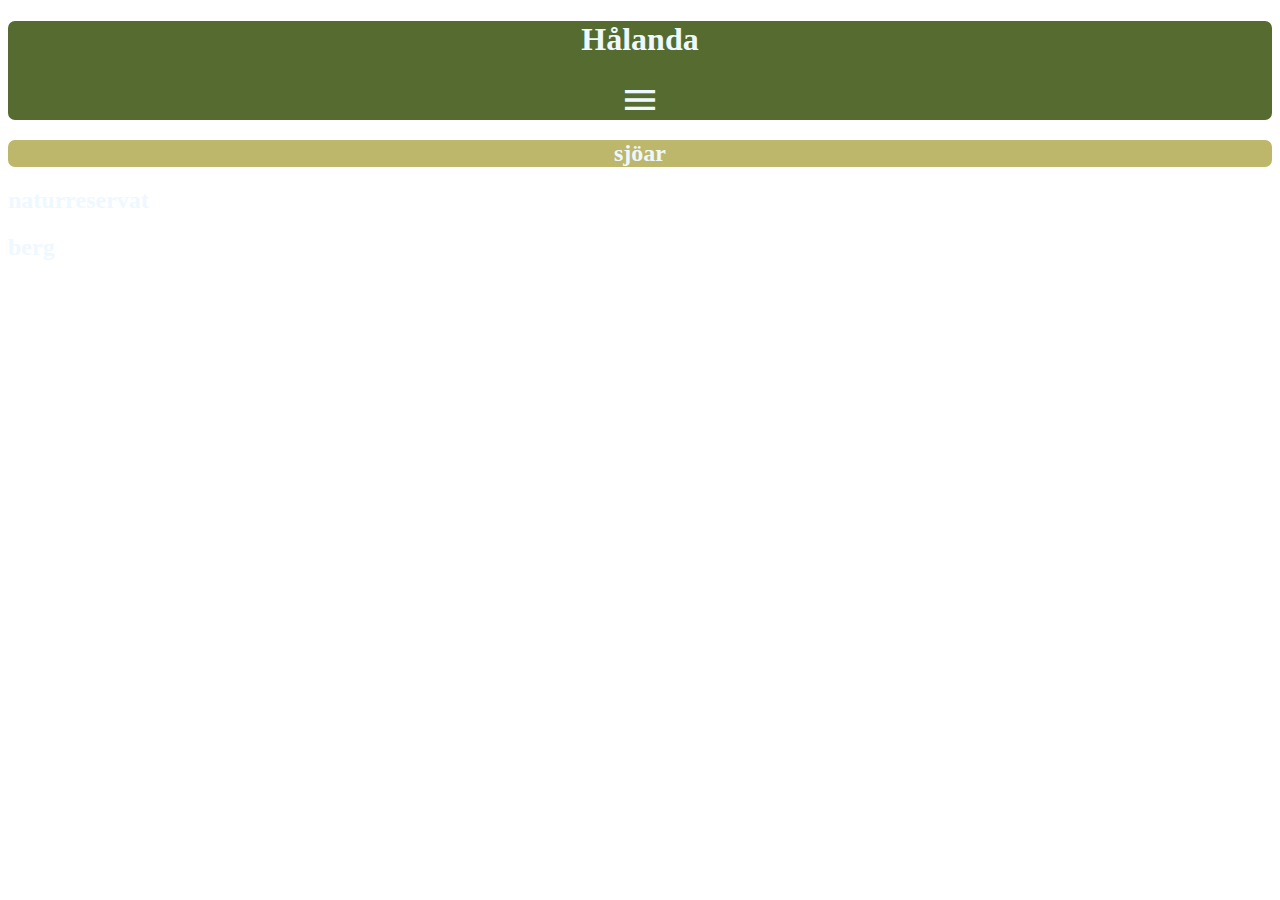
==== s2.html @ a22e157e "Fixade fler grids" ====
<!DOCTYPE html>
<html lang="en">
<head>
    <meta charset="UTF-8">
    <meta http-equiv="X-UA-Compatible" content="IE=edge">
    <meta name="viewport" content="width=device-width, initial-scale=1.0">
    <link rel="stylesheet" href="css/style.css">
    <link href="https://fonts.googleapis.com/icon?family=Material+Icons" rel="stylesheet">
    <title>Document</title>
</head>
<body>
    <div id="divmain2">
        <header id="hd">
          <h1>Hålanda</h1>
          <nav id="nav"><div class="menu-button" >
            <i class="material-icons">menu</i>
        </div></nav>
        </header>
        <section id="se">
          <h2 class="white">sjöar</h2>
        </section>
        <section id="se2">
            <h2 class="white">naturreservat</h2>
        </section>
        <section id="se3">
            <h2 class="white">berg</h2>
        </section>
        <footer id="ft"></footer>
      </div>
</body>
</html>
---- css/style.css ----
.menu-button{
    cursor: pointer;
    display: inline;
}

.menu-button i.material-icons{
    font-size: 2.5rem;
}
.menu{
    height: 100vh;
    width: 80vw;
    background: hotpink;
    position: fixed;
    top: 0;
    left: -90vw;
    transition: left 0.3s;
    box-shadow: 10px 0px 21px -10px rgba(0,0,0,0.75);
    z-index: 10;
}

.white{

    color: aliceblue;
}

.link{
    color: aliceblue;
    text-decoration: none;
    font-size: 5rem;

}

@media screen and (max-width: 700px) {
    #divmain{
        display: grid;
        grid-template-rows: 15vh 75vh 75vh 40vh 15vh;
        grid-template-columns:100%;
        row-gap: 10px;
        column-gap: 10px;
        grid-template-areas: 
        'hd'
        'divBild'
        'se'
        'divBild2'
        'ft';
    }
    #divmain2{
        display: grid;
        grid-template-rows: 15vh 5vh 90vh 5vh 90vh 5vh 90vh 5vh 15vh;
        grid-template-columns:5% 90% 5%;
        row-gap: 10px;
        column-gap: 10px;
        grid-template-areas: 
        'hd hd hd'
        '.. .. ..'
        '.. se ..' 
        '.. .. ..'
        '.. se2 ..' 
        '.. .. ..'
        '.. se3 ..' 
        '.. .. ..'
        'ft ft ft';
    }
    header{
        grid-area: hd;
        text-align: center;
        color: aliceblue;
        background-color: darkolivegreen;
        border-radius: 7px;
        
    }
    

     .menu-button i.material-icons{
        display: none;
       }
    #divBild{
        grid-area: divBild;
        text-align: center;
        font-size: 3.5rem;
        background-color: white;
        border-radius: 7px;
    }
    #divBild2{
        grid-area: divBild2;
        text-align: center;
        font-size: 3.5rem;
        background-color: white;
        border-radius: 7px;
    }
    #se{
        grid-area: se;
        text-align: center;
        background-color: darkkhaki;
        border-radius: 7px;
    }
    #se2{
        grid-area: se2;
        text-align: center;
        background-color: darkkhaki;
        border-radius: 7px;
    }
    #se3{
        grid-area: se3;
        text-align: center;
        background-color: darkkhaki;
        border-radius: 7px;
    }
    #ft{
        grid-area: ft;
        text-align: center;
        font-size: 3.5rem;
        background-color: darkolivegreen;
        border-radius: 7px;
    }  
}@media screen and (min-width: 700px) {

    #divmain{
        display: grid;
        grid-template-rows: 15vh 75vh 75vh 15vh;
        grid-template-columns:100%;
        row-gap: 10px;
        column-gap: 10px;
        grid-template-areas: 
        'hd'
        'divBild'
        'se'
        'ft';
    }
    header{
        grid-area: hd;
        text-align: center;
        color: aliceblue;
        background-color: darkolivegreen;
        border-radius: 7px;
        
    }
    .menu-button i.material-icons{
        display: block;
     }
    #divBild{
        grid-area: divBild;
        text-align: center;
        font-size: 3.5rem;
        background-image: url("../img/Skogen.png");
        border-radius: 7px;
    }
    #se{
        grid-area: se;
        text-align: center;
        background-color: darkkhaki;
        border-radius: 7px;
    }
    #ft{
        grid-area: ft;
        text-align: center;
        font-size: 3.5rem;
        background-color: darkolivegreen;
        border-radius: 7px;
    }  
}
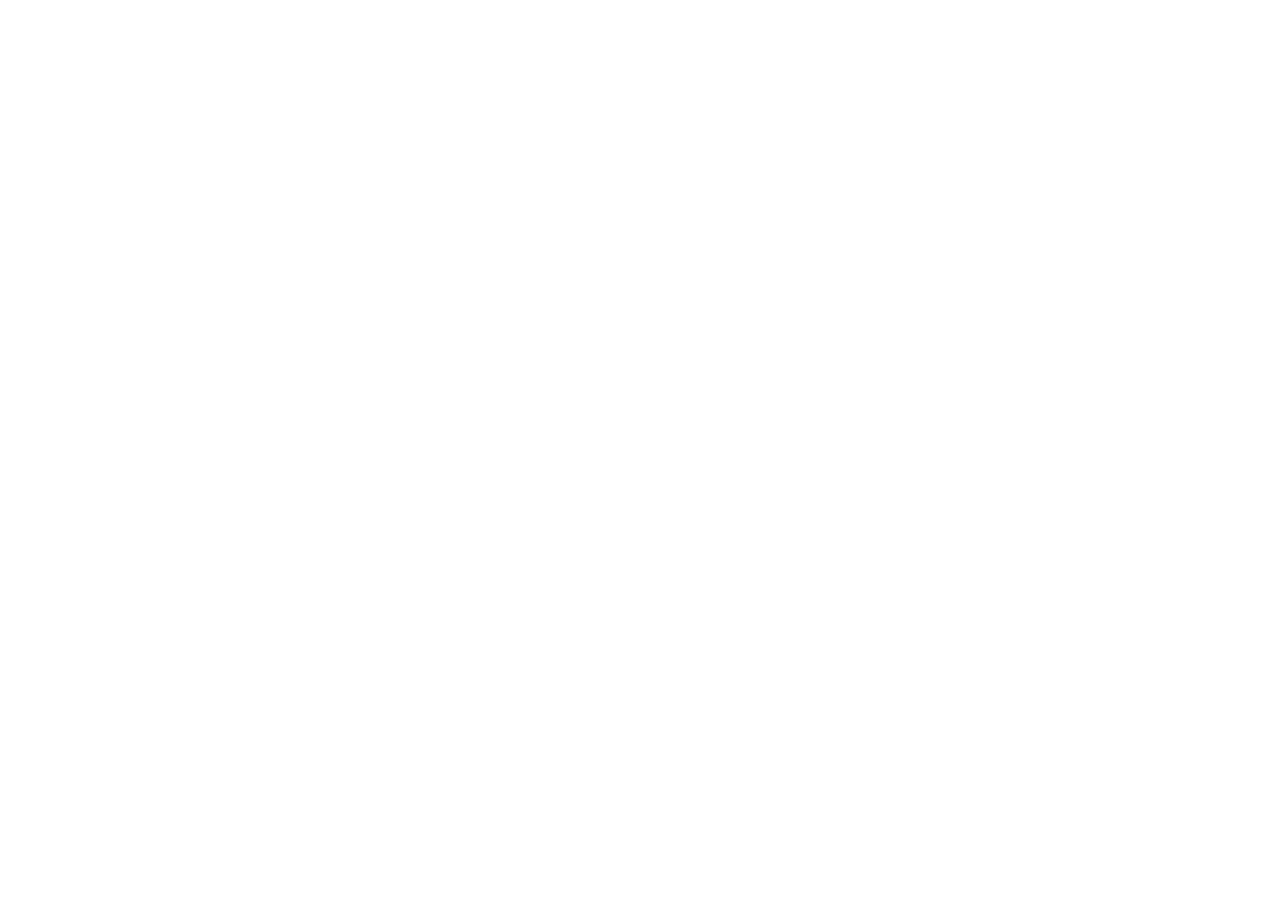
==== commit 0d833b9c: "allmänt fix" ====
--- a/s2.html
+++ b/s2.html
@@ -11,10 +11,11 @@
 <body>
     <div id="divmain2">
         <header id="hd">
-          <h1>Hålanda</h1>
-          <nav id="nav"><div class="menu-button" >
+         
+          <div class="menu-button" >
             <i class="material-icons">menu</i>
-        </div></nav>
+        </div>
+        <h1>Hålanda</h1>
         </header>
         <section id="se">
           <h2 class="white">sjöar</h2>
@@ -24,8 +25,9 @@
         </section>
         <section id="se3">
             <h2 class="white">berg</h2>
-        </section>
+        </se ction>
         <footer id="ft"></footer>
-      </div>
+    </div>
+
 </body>
 </html>--- a/css/style.css
+++ b/css/style.css
@@ -1,7 +1,12 @@
+body{
+    margin: 0%;
+}
 
 .menu-button{
     cursor: pointer;
     display: inline;
+    margin-right: 35%;
+    margin-left: 5%;
 }
 
 .menu-button i.material-icons{
@@ -28,16 +33,147 @@
     color: aliceblue;
     text-decoration: none;
     font-size: 5rem;
-
-}
-
-@media screen and (max-width: 700px) {
+    font-weight: 800;
+    margin: 2%;
+
+}
+
+@media screen and (max-width: 500px) {
     #divmain{
         display: grid;
         grid-template-rows: 15vh 75vh 75vh 40vh 15vh;
         grid-template-columns:100%;
-        row-gap: 10px;
-        column-gap: 10px;
+        grid-template-areas: 
+        'hd'
+        'divBild'
+        'seS1'
+        'divBild2'
+        'ft';
+    }
+    #divmain2{
+        display: grid;
+        grid-template-rows: 15vh 5vh 90vh 5vh 90vh 5vh 90vh 5vh 15vh;
+        grid-template-columns:5% 90% 5%;
+        grid-template-areas: 
+        'hd hd hd'
+        '.. .. ..'
+        '.. se ..' 
+        '.. .. ..'
+        '.. se2 ..' 
+        '.. .. ..'
+        '.. se3 ..' 
+        '.. .. ..'
+        'ft ft ft';
+    }
+
+    .link{
+        color: aliceblue;
+        text-decoration: none;
+        font-size: 3.5rem;
+        font-weight: 800;
+        margin: 2%;
+    }    
+    header{
+        grid-area: hd;
+        display: flex;
+        color: aliceblue;
+        background-color: darkolivegreen;
+       
+        margin: 0%;
+        padding: 0%;
+        justify-content: left;
+        flex-wrap: nowrap;
+        align-items: center;
+        
+    }
+    
+
+     .menu-button i.material-icons{
+        display: block;
+       }
+    #divBild{
+        grid-area: divBild;
+        text-align: center;
+        font-size: 3.5rem;
+        background-color: white;
+        background-image: url("../img/Mobil_Skogen_bra.png");
+       
+    
+    }
+    #divBild2{
+        grid-area: divBild2;
+        text-align: center;
+        font-size: 3.5rem;
+        background-color: white;
+      
+    }
+    #se{
+        grid-area: se;
+        text-align: center;
+        background-color: darkkhaki;
+
+    }
+    #seS1{
+        grid-area: seS1;
+        display: flex;
+        flex-wrap: wrap;
+        text-align: center;
+        background-color: darkkhaki;
+        align-content: center;
+        justify-content: center;
+        
+    }
+
+    #artS1{
+        width: 94%;
+        height: 30vh;
+        background-color: darkolivegreen;
+        margin: 2%;
+        border-radius: 7px;
+    }
+    #art2S1{
+        width: 45%;
+        height: 30vh;
+        margin: 2%;
+        background-color: darkolivegreen;
+        border-radius: 7px;
+    }
+    #art3S1{
+        width: 45%;
+        height: 30vh;
+        margin: 2%;
+        background-color: darkolivegreen;
+        border-radius: 7px;
+    }
+
+    #se2{
+        grid-area: se2;
+        text-align: center;
+        background-color: darkkhaki;
+        border-radius: 7px;
+    }
+    #se3{
+        grid-area: se3;
+        text-align: center;
+        background-color: darkkhaki;
+        border-radius: 7px;
+    }
+    #ft{
+        grid-area: ft;
+        text-align: center;
+        font-size: 3.5rem;
+        background-color: darkolivegreen;
+
+    } 
+    
+    
+    
+}@media screen and (min-width: 700px) {
+
+    #divmain{
+        display: grid;
+        grid-template-rows: 15vh 75vh 75vh 75vh 15vh;
+        grid-template-columns:100%;
         grid-template-areas: 
         'hd'
         'divBild'
@@ -45,95 +181,14 @@
         'divBild2'
         'ft';
     }
-    #divmain2{
-        display: grid;
-        grid-template-rows: 15vh 5vh 90vh 5vh 90vh 5vh 90vh 5vh 15vh;
-        grid-template-columns:5% 90% 5%;
-        row-gap: 10px;
-        column-gap: 10px;
-        grid-template-areas: 
-        'hd hd hd'
-        '.. .. ..'
-        '.. se ..' 
-        '.. .. ..'
-        '.. se2 ..' 
-        '.. .. ..'
-        '.. se3 ..' 
-        '.. .. ..'
-        'ft ft ft';
-    }
     header{
         grid-area: hd;
-        text-align: center;
+        display: flex;
         color: aliceblue;
         background-color: darkolivegreen;
-        border-radius: 7px;
-        
-    }
-    
-
-     .menu-button i.material-icons{
-        display: none;
-       }
-    #divBild{
-        grid-area: divBild;
-        text-align: center;
-        font-size: 3.5rem;
-        background-color: white;
-        border-radius: 7px;
-    }
-    #divBild2{
-        grid-area: divBild2;
-        text-align: center;
-        font-size: 3.5rem;
-        background-color: white;
-        border-radius: 7px;
-    }
-    #se{
-        grid-area: se;
-        text-align: center;
-        background-color: darkkhaki;
-        border-radius: 7px;
-    }
-    #se2{
-        grid-area: se2;
-        text-align: center;
-        background-color: darkkhaki;
-        border-radius: 7px;
-    }
-    #se3{
-        grid-area: se3;
-        text-align: center;
-        background-color: darkkhaki;
-        border-radius: 7px;
-    }
-    #ft{
-        grid-area: ft;
-        text-align: center;
-        font-size: 3.5rem;
-        background-color: darkolivegreen;
-        border-radius: 7px;
-    }  
-}@media screen and (min-width: 700px) {
-
-    #divmain{
-        display: grid;
-        grid-template-rows: 15vh 75vh 75vh 15vh;
-        grid-template-columns:100%;
-        row-gap: 10px;
-        column-gap: 10px;
-        grid-template-areas: 
-        'hd'
-        'divBild'
-        'se'
-        'ft';
-    }
-    header{
-        grid-area: hd;
-        text-align: center;
-        color: aliceblue;
-        background-color: darkolivegreen;
-        border-radius: 7px;
+        justify-content: left;
+        flex-wrap: nowrap;
+        align-items: center;
         
     }
     .menu-button i.material-icons{
@@ -144,19 +199,25 @@
         text-align: center;
         font-size: 3.5rem;
         background-image: url("../img/Skogen.png");
-        border-radius: 7px;
+    }
+    #divBild2{
+        grid-area: divBild2;
+        text-align: center;
+        font-size: 3.5rem;
+        background-image: url("../img/uniq-trek-bQYlRayXynE-unsplash.jpg");
     }
     #se{
         grid-area: se;
         text-align: center;
         background-color: darkkhaki;
-        border-radius: 7px;
     }
     #ft{
         grid-area: ft;
         text-align: center;
         font-size: 3.5rem;
         background-color: darkolivegreen;
-        border-radius: 7px;
     }  
-}
+    #divmain2{
+        display: none;
+    }
+}
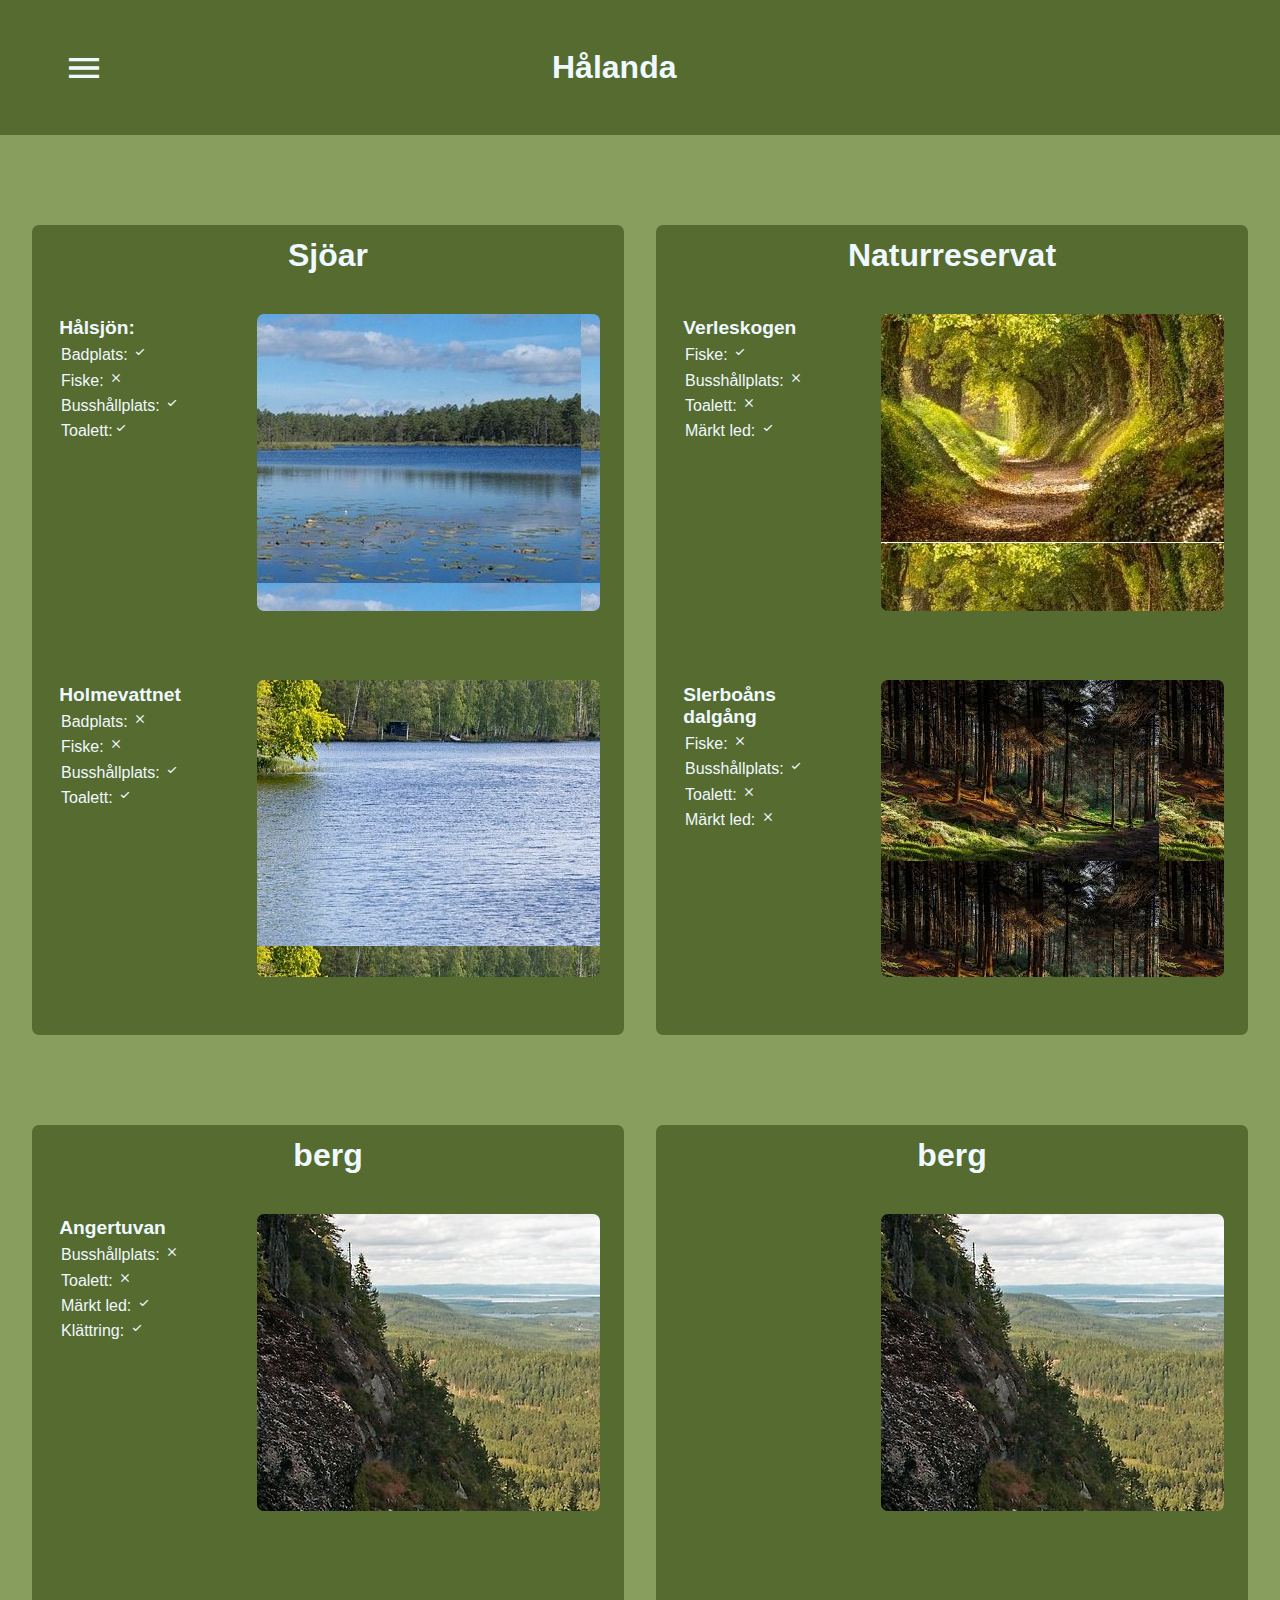
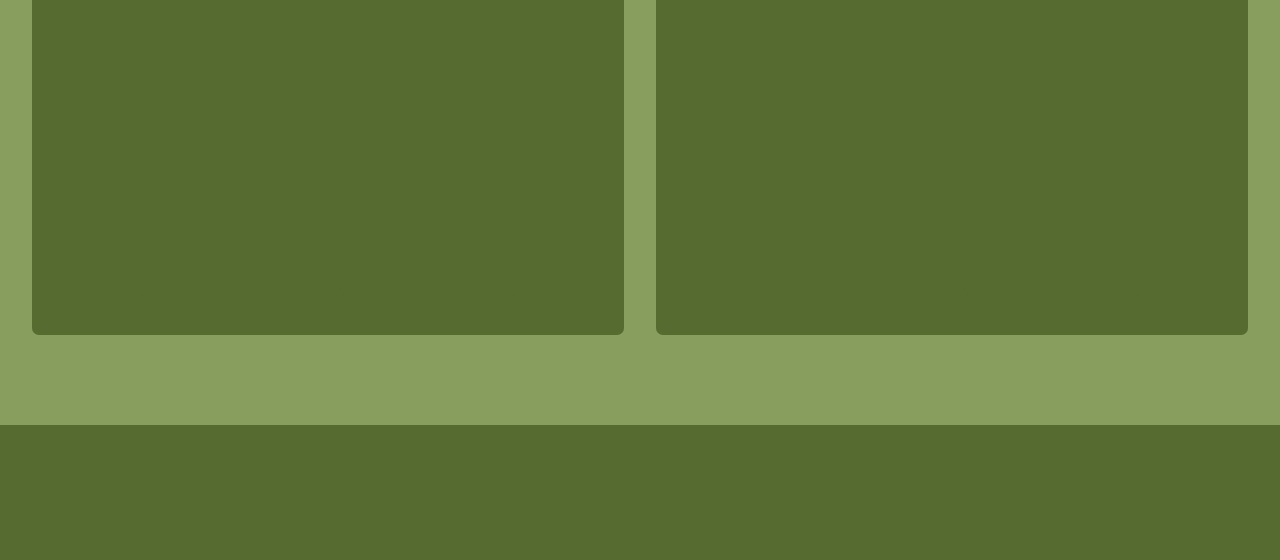
==== commit 7f4c6bd5: "fixade alla grids och började lägga in  inehåll" ====
--- a/s2.html
+++ b/s2.html
@@ -6,11 +6,22 @@
     <meta name="viewport" content="width=device-width, initial-scale=1.0">
     <link rel="stylesheet" href="css/style.css">
     <link href="https://fonts.googleapis.com/icon?family=Material+Icons" rel="stylesheet">
+    <link rel="stylesheet" href="https://fonts.googleapis.com/css2?family=Material+Symbols+Outlined:opsz,wght,FILL,GRAD@24,400,0,0" />
     <title>Document</title>
 </head>
 <body>
+
+
     <div id="divmain2">
-        <header id="hd">
+        <nav class="menu">
+     
+        <a class="small-link" href="index.html">Startsida</a>
+        <a class="small-link" href="s2.html">Sevärdheter</a>
+        <a class="small-link" href="s3.html">Res hit</a>
+        <a class="small-link" href="s4.html">Frågor</a>
+          
+      </nav>
+        <header class="hd">
          
           <div class="menu-button" >
             <i class="material-icons">menu</i>
@@ -18,16 +29,79 @@
         <h1>Hålanda</h1>
         </header>
         <section id="se">
-          <h2 class="white">sjöar</h2>
+          <h1 class="section-title">Sjöar</h1> 
+          <article class="artic">
+            <h1 class="small-link">Hålsjön: </h1>
+            <p class="white">Badplats: <span class="material-symbols-outlined" style="font-size: 1rem;">
+              check
+              </span></p>
+            <p class="white">Fiske: <span class="material-symbols-outlined" style="font-size: 1rem;">
+              close
+              </span></p>
+            <p class="white">Busshållplats: <span class="material-symbols-outlined" style="font-size: 1rem;">
+              check
+              </span></p>
+            <p class="white">Toalett:<span class="material-symbols-outlined" style="font-size: 1rem;">
+              check
+              </span></p>
+
+          </article>
+          <article id="lake1"></article>
+          <article class="artic">
+            <h1 class="small-link">Holmevattnet</h1>
+            <p class="white">Badplats:  <span class="material-symbols-outlined" style="font-size: 1rem;">close</span></p>
+            <p class="white">Fiske:  <span class="material-symbols-outlined" style="font-size: 1rem;">close</span></p>
+            <p class="white">Busshållplats: <span class="material-symbols-outlined" style="font-size: 1rem;">check</span></p>
+            <p class="white">Toalett: <span class="material-symbols-outlined" style="font-size: 1rem;">check</span></p>
+          </article>
+          <article id="lake2"></article>
+
         </section>
         <section id="se2">
-            <h2 class="white">naturreservat</h2>
+            <h1 class="section-title">Naturreservat</h1>
+          <article class="artic"> <h1 class="small-link">Verleskogen</h1>
+            <p class="white">Fiske: <span class="material-symbols-outlined" style="font-size: 1rem;">check</span></p>
+            <p class="white">Busshållplats: <span class="material-symbols-outlined" style="font-size: 1rem;">close</span></p>
+            <p class="white">Toalett: <span class="material-symbols-outlined" style="font-size: 1rem;">close</span></p>
+            <p class="white">Märkt led: <span class="material-symbols-outlined" style="font-size: 1rem;">check</span></p>
+          </article>
+          <article id="naturereserve"></article>
+          <article class="artic">
+            <h1 class="small-link">Slerboåns dalgång</h1>
+            <p class="white">Fiske: <span class="material-symbols-outlined" style="font-size: 1rem;">close</span></p>
+            <p class="white">Busshållplats: <span class="material-symbols-outlined" style="font-size: 1rem;">check</span></p>
+            <p class="white">Toalett: <span class="material-symbols-outlined" style="font-size: 1rem;">close</span></p>
+            <p class="white">Märkt led: <span class="material-symbols-outlined" style="font-size: 1rem;">close</span></p>
+          </article>
+          <article id="naturereserve2"></article>
+
         </section>
         <section id="se3">
-            <h2 class="white">berg</h2>
-        </se ction>
+            <h1 class="section-title">berg</h1>
+          <article class="artic">
+            <h1 class="small-link">Angertuvan</h1>
+            <p class="white">Busshållplats: <span class="material-symbols-outlined" style="font-size: 1rem;">close</span></p>
+            <p class="white">Toalett: <span class="material-symbols-outlined" style="font-size: 1rem;">close</span></p>
+            <p class="white">Märkt led: <span class="material-symbols-outlined" style="font-size: 1rem;">check</span></p>
+            <p class="white">Klättring: <span class="material-symbols-outlined" style="font-size: 1rem;">check</span></p>
+          </article>
+          <article id="berg"></article>
+          <article class="artic"></article>
+          <article class="artic"></article>
+
+        </section>
+        <section id="se4">
+          <h1 class="section-title">berg</h1>
+        <article class="artic"></article>
+        <article id="berg"></article>
+        <article class="artic"></article>
+        <article class="artic"></article>
+
+      </section>
         <footer id="ft"></footer>
     </div>
-
+   
+    
+    <script src="js/main.js"></script>
 </body>
 </html>--- a/css/style.css
+++ b/css/style.css
@@ -1,5 +1,7 @@
 body{
     margin: 0%;
+    background-color: #889e5f;
+    font-family:'Trebuchet MS', 'Lucida Sans Unicode', 'Lucida Grande', 'Lucida Sans', Arial, sans-serif;
 }
 
 .menu-button{
@@ -7,27 +9,38 @@
     display: inline;
     margin-right: 35%;
     margin-left: 5%;
+    z-index: 1000;
 }
 
 .menu-button i.material-icons{
     font-size: 2.5rem;
+    z-index: 1000;
 }
 .menu{
-    height: 100vh;
-    width: 80vw;
-    background: hotpink;
-    position: fixed;
-    top: 0;
-    left: -90vw;
-    transition: left 0.3s;
-    box-shadow: 10px 0px 21px -10px rgba(0,0,0,0.75);
-    z-index: 10;
+    height: 10vh;
+    width: 100%;
+    background: darkolivegreen;
+    position:absolute;
+    top: -30vh;
+    left: 0vw;
+    transition: top 0.5s;
+    z-index: 0;
+   
+    text-align: center;
 }
 
 .white{
 
     color: aliceblue;
-}
+    margin: 3%;
+}
+.text{
+    color: aliceblue;
+    margin: 3%;
+    font-size: 1.1rem;
+    font-weight: 550;
+}
+
 
 .link{
     color: aliceblue;
@@ -35,6 +48,130 @@
     font-size: 5rem;
     font-weight: 800;
     margin: 2%;
+
+}
+.small-link{
+    color: aliceblue;
+    text-decoration: none;
+    font-size: 1.2rem;
+    font-weight: 800;
+    margin: 7%;
+
+
+
+}
+.show{
+    top: 15vh;
+    z-index: 10;
+}
+.section-title{
+    margin-left: 40%;
+    margin-right: 40%;
+    color: aliceblue;
+    font-size: 2rem;
+    font-weight: 800;
+    margin-top: 2%;
+    margin-bottom: 0%;
+}
+
+#se{
+    grid-area: se;
+    background-color: darkolivegreen;
+    display: flex;
+    flex-wrap: wrap;
+    border-radius: 7px;
+    justify-content: center;
+
+}
+#se2{
+    grid-area: se2;
+    background-color: darkolivegreen;;
+    border-radius: 7px;
+    display: flex;
+    flex-wrap: wrap;
+    justify-content: center;
+
+}
+#se3{
+    grid-area: se3;
+    background-color: darkolivegreen;
+    border-radius: 7px;
+    display: flex;
+    flex-wrap: wrap;
+    justify-content: center;
+
+}
+#se4{
+    grid-area: se4;
+    background-color: darkolivegreen;
+    border-radius: 7px;
+    display: flex;
+    flex-wrap: wrap;
+    justify-content: center;
+
+}
+
+.artic{
+    width: 30%;
+    height: 35vh;
+    background-color: darkolivegreen;
+    margin: 2%;
+    border-radius: 7px;
+}
+#lake1{
+    width: 58%;
+    height: 33vh;
+    background-image: url("../img/slu-artdatabanken-sjoarochvattendrag-880x660.jpg");
+ 
+    margin: 2%;
+    border-radius: 7px;
+}
+#lake2{
+    width: 58%;
+    height: 33vh;
+    background-image: url("../img/Holmevattnet.jpg");
+    margin: 2%;
+    border-radius: 7px;
+}
+
+#naturereserve{
+
+    width: 58%;
+    height: 33vh;
+    background-image: url("../img/natur.jpg");
+   
+    margin: 2%;
+    border-radius: 7px;
+}
+#naturereserve2{
+    width: 58%;
+    height: 33vh;
+    background-image: url("../img/nature2.jpg");
+    margin: 2%;
+    border-radius: 7px;
+}
+#berg{
+    width: 58%;
+    height: 33vh;
+    background-image: url("../img/berg.jpg");
+    margin: 2%;
+    border-radius: 7px;
+}
+.link{
+    color: aliceblue;
+    text-decoration: none;
+    font-size: 3.5rem;
+    font-weight: 800;
+    margin: 2%;
+}   
+
+.small-link{
+    color: aliceblue;
+    text-decoration: none;
+    font-size: 1.2rem;
+    font-weight: 800;
+    margin: 2%;
+
 
 }
 
@@ -52,7 +189,7 @@
     }
     #divmain2{
         display: grid;
-        grid-template-rows: 15vh 5vh 90vh 5vh 90vh 5vh 90vh 5vh 15vh;
+        grid-template-rows: 15vh 10vh 90vh 10vh 90vh 10vh 90vh 10vh 15vh;
         grid-template-columns:5% 90% 5%;
         grid-template-areas: 
         'hd hd hd'
@@ -65,28 +202,46 @@
         '.. .. ..'
         'ft ft ft';
     }
-
-    .link{
+    #divmain3{
+        display: grid;
+        grid-template-rows: 15vh 30vh 30vh 30vh 30vh 30vh 15vh;
+        grid-template-columns:30% 50% 20%;
+        grid-template-areas: 
+        'hd hd hd' 
+        'as titeldiv ..'
+        'as at ..' 
+        'as titeldiv2 ..'
+        'as at2 ..' 
+        'as titeldiv3 ..'
+        'ft ft ft';
+    }
+    #divmain4{
+        display: grid;
+        grid-template-rows: 15vh 200vh 15vh;
+        grid-template-columns:100%;
+        grid-template-areas: 
+        'hd' 
+        'ma' 
+        'ft';
+    }
+ 
+    .hd{
+        grid-area: hd;
+        display: flex;
         color: aliceblue;
-        text-decoration: none;
-        font-size: 3.5rem;
-        font-weight: 800;
-        margin: 2%;
-    }    
-    header{
-        grid-area: hd;
-        display: flex;
-        color: aliceblue;
-        background-color: darkolivegreen;
-       
+        background-color: darkolivegreen;
+        text-align: center;
         margin: 0%;
         padding: 0%;
         justify-content: left;
         flex-wrap: nowrap;
         align-items: center;
+        z-index: 12;
         
     }
-    
+    .menu-button{
+        margin-right: 27%;
+    }
 
      .menu-button i.material-icons{
         display: block;
@@ -97,8 +252,22 @@
         font-size: 3.5rem;
         background-color: white;
         background-image: url("../img/Mobil_Skogen_bra.png");
-       
     
+    }
+    .link{
+        display: none;
+    }
+    #as{
+        grid-area: as;
+        text-align: center;
+        font-size: 3.5rem;
+        background-color: white;
+        background-image: url("../img/Namnlös\ design.png");
+        background-position: left;
+        background-repeat: no-repeat;
+        background-size: 110% 80%;
+        
+
     }
     #divBild2{
         grid-area: divBild2;
@@ -107,21 +276,79 @@
         background-color: white;
       
     }
-    #se{
-        grid-area: se;
-        text-align: center;
-        background-color: darkkhaki;
-
-    }
+    #titeldiv{
+        display: flex;
+        grid-area: titeldiv;
+        text-align: center;
+        font-size: 3.5rem;
+        align-items: center;
+     
+    }
+    #titeldiv2{
+        display: flex;
+        grid-area: titeldiv2;
+        text-align: center;
+        font-size: 3.5rem;
+        align-items: center;
+     
+    }
+    #titeldiv3{
+        display: flex;
+        grid-area: titeldiv3;
+        text-align: center;
+        font-size: 3.5rem;
+       align-items: center;
+     
+    }
+   
     #seS1{
         grid-area: seS1;
         display: flex;
         flex-wrap: wrap;
-        text-align: center;
-        background-color: darkkhaki;
+        background-color: #889e5f;
         align-content: center;
         justify-content: center;
         
+    }
+    #se4{
+        display: none;
+    }
+    #ma{
+        grid-area: ma;
+        background-color:#889e5f;
+        display: flex;
+        flex-wrap: wrap;
+        align-content: center;
+        justify-content: center;
+        color: aliceblue;;
+      
+    }
+
+    #questionsarticle{
+        width: 90%;
+        height: 120vh;
+        background-color: darkolivegreen;
+    }
+    #questionsarticle2{
+        width: 90%;
+        height: 50vh;
+        margin: 5%;
+        background-color: darkolivegreen;
+    }
+
+    #at{
+        grid-area: at;
+        background-color: darkolivegreen;
+        border-radius: 7px;
+        text-align: center;
+    }
+
+
+    #at2{
+        grid-area: at2;
+        background-color: darkolivegreen;
+        border-radius: 7px;
+        text-align: center;
     }
 
     #artS1{
@@ -146,18 +373,6 @@
         border-radius: 7px;
     }
 
-    #se2{
-        grid-area: se2;
-        text-align: center;
-        background-color: darkkhaki;
-        border-radius: 7px;
-    }
-    #se3{
-        grid-area: se3;
-        text-align: center;
-        background-color: darkkhaki;
-        border-radius: 7px;
-    }
     #ft{
         grid-area: ft;
         text-align: center;
@@ -165,10 +380,16 @@
         background-color: darkolivegreen;
 
     } 
+    #divmaincomputer2{
+        display: none;
+    }
+
+    #title-se{
+        display: none;
+    }
     
     
-    
-}@media screen and (min-width: 700px) {
+}@media screen and (min-width: 501px) {
 
     #divmain{
         display: grid;
@@ -181,15 +402,73 @@
         'divBild2'
         'ft';
     }
-    header{
+    #divmain2{
+        display: grid;
+        grid-template-rows: 15vh 10vh 90vh 10vh 90vh 10vh 15vh;
+        grid-template-columns:2.5% 46.25% 2.5% 46.25% 2.5%;
+        grid-template-areas: 
+        'hd hd hd hd hd'
+        '.. .. .. .. ..'
+        '.. se .. se2 ..' 
+        '.. .. .. .. ..'
+        '.. se3 .. se4 ..' 
+        '.. .. .. .. ..'
+        'ft ft ft ft ft';
+    }
+    #divmain3{
+        display: grid;
+        grid-template-rows: 15vh 30vh 30vh 30vh 30vh 30vh 15vh;
+        grid-template-columns:30% 50% 20%;
+        grid-template-areas: 
+        'hd hd hd' 
+        'as titeldiv ..'
+        'as at ..' 
+        'as titeldiv2 ..'
+        'as at2 ..' 
+        'as titeldiv3 ..'
+        'ft ft ft';
+    }
+    #divmain4{
+        display: grid;
+        grid-template-rows: 15vh 10vh 200vh 15vh;
+        grid-template-columns:100%;
+        grid-template-areas: 
+        'hd' 
+        'tse' 
+        'ma' 
+        'ft';
+    }
+   .hd{
         grid-area: hd;
         display: flex;
+        text-align: center;
         color: aliceblue;
         background-color: darkolivegreen;
         justify-content: left;
         flex-wrap: nowrap;
         align-items: center;
+        z-index: 12;
         
+    }
+    
+    #questionsarticle{
+        width: 50%;
+        height: 120vh;
+        background-color: darkolivegreen;
+        margin: 2%;
+    }
+    #title-se{
+        grid-area: tse;
+        display: flex;
+        align-items: center;
+        justify-content: center;
+        text-align: center;
+    }
+    #questionsarticle2{
+        width: 28%;
+        height: 120vh;
+        margin: 2%;
+        background-color: darkolivegreen;
     }
     .menu-button i.material-icons{
         display: block;
@@ -208,8 +487,8 @@
     }
     #se{
         grid-area: se;
-        text-align: center;
-        background-color: darkkhaki;
+        
+        background-color: darkolivegreen;
     }
     #ft{
         grid-area: ft;
@@ -217,7 +496,24 @@
         font-size: 3.5rem;
         background-color: darkolivegreen;
     }  
-    #divmain2{
-        display: none;
-    }
-}
+    #ma{
+        grid-area: ma;
+        background-color:#889e5f;
+        display: flex;
+        flex-wrap: wrap;
+        align-content: center;
+        justify-content: center;
+        color: aliceblue;;
+      
+    }
+    .section-title2{
+        margin: 10%;
+        color: aliceblue;
+        font-size: 2rem;
+        font-weight: 800;
+        margin-top: 2%;
+        margin-bottom: 0%;
+    }
+    
+   
+}
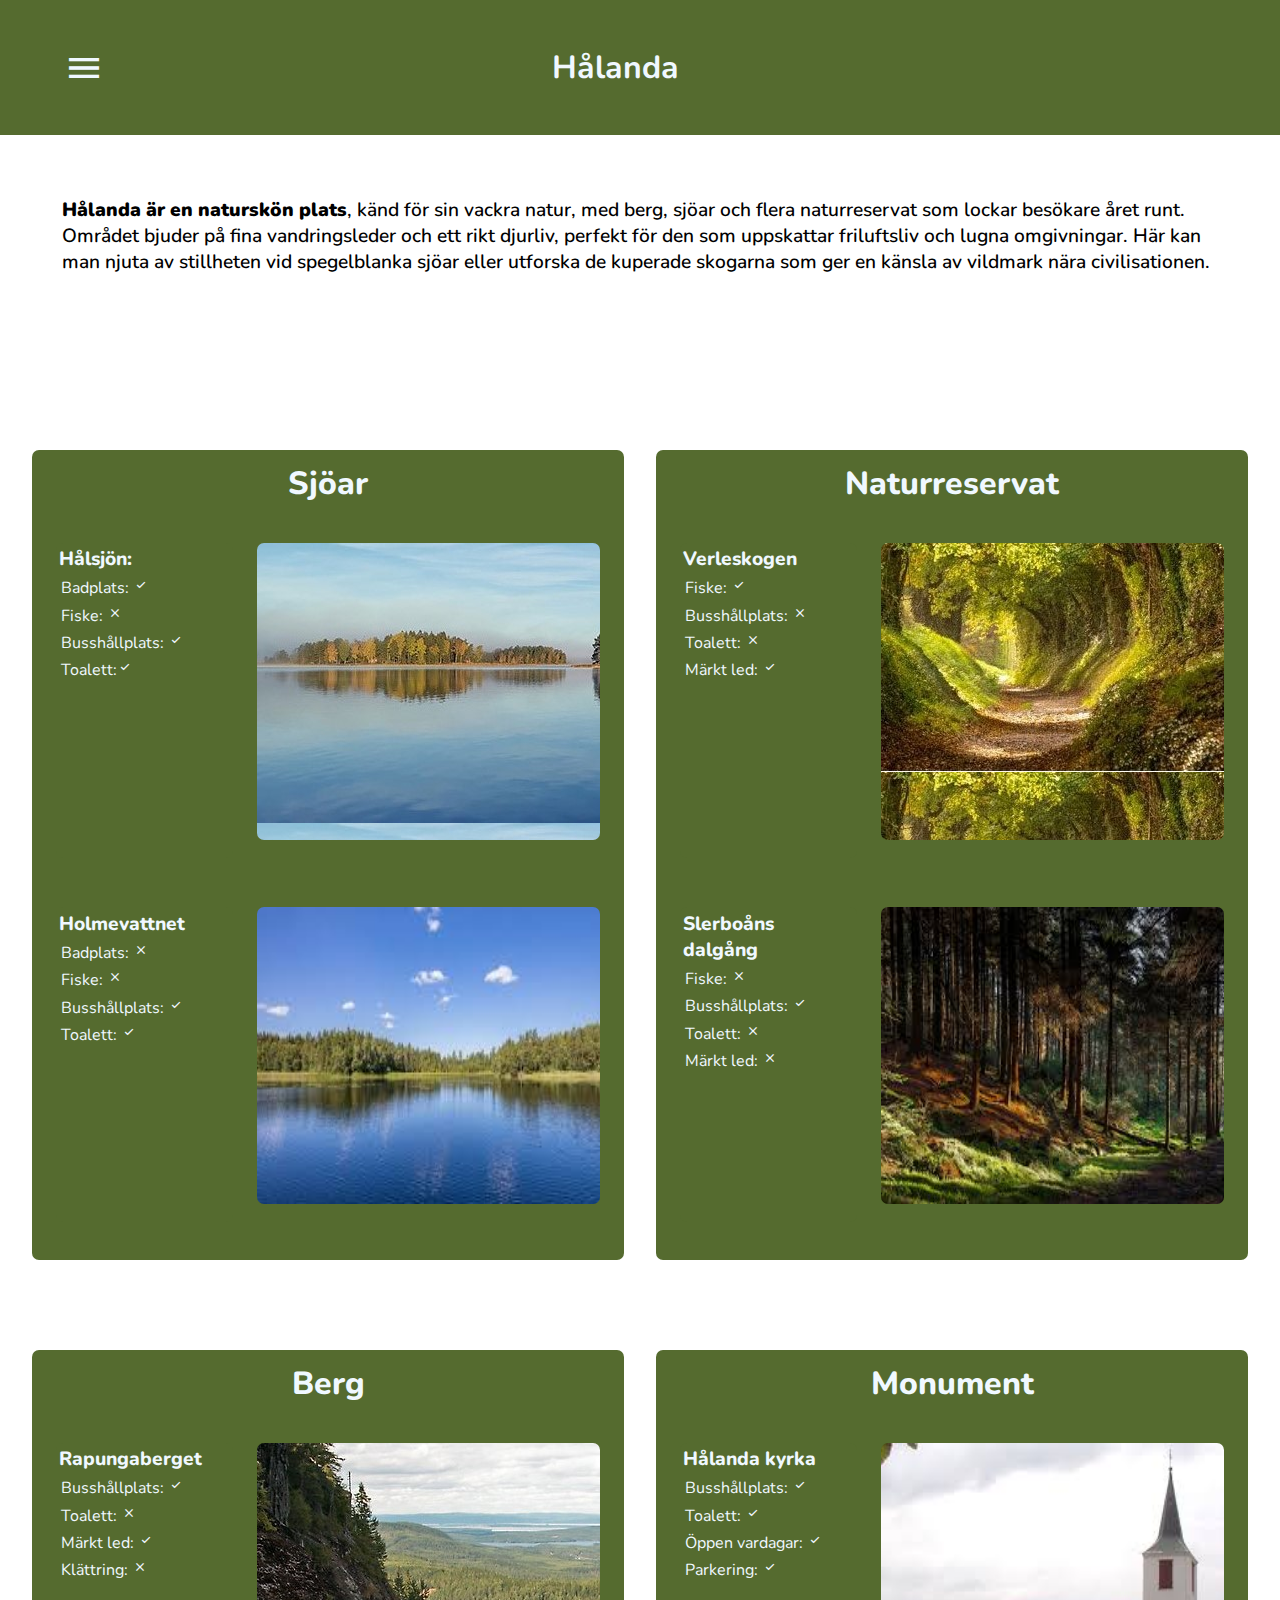
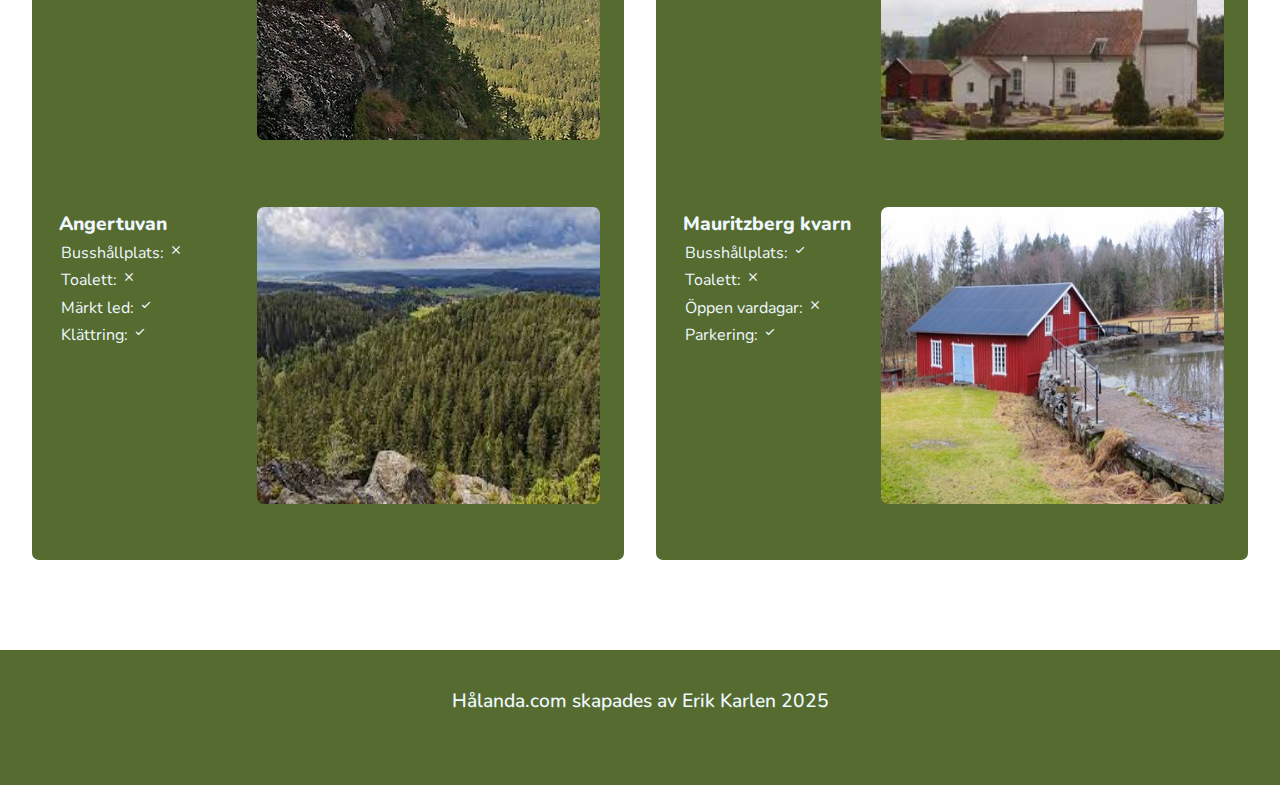
==== commit bdeabc5a: "fix innan inlämning (glömde pusha igår)" ====
--- a/s2.html
+++ b/s2.html
@@ -7,6 +7,9 @@
     <link rel="stylesheet" href="css/style.css">
     <link href="https://fonts.googleapis.com/icon?family=Material+Icons" rel="stylesheet">
     <link rel="stylesheet" href="https://fonts.googleapis.com/css2?family=Material+Symbols+Outlined:opsz,wght,FILL,GRAD@24,400,0,0" />
+    <link rel="preconnect" href="https://fonts.googleapis.com">
+    <link rel="preconnect" href="https://fonts.gstatic.com" crossorigin>
+    <link href="https://fonts.googleapis.com/css2?family=Nunito:ital,wght@0,200..1000;1,200..1000&display=swap" rel="stylesheet">
     <title>Document</title>
 </head>
 <body>
@@ -28,6 +31,8 @@
         </div>
         <h1>Hålanda</h1>
         </header>
+
+        <section id="sec"><h2 class="text"><b>Hålanda är en naturskön plats</b>, känd för sin vackra natur, med berg, sjöar och flera naturreservat som lockar besökare året runt. Området bjuder på fina vandringsleder och ett rikt djurliv, perfekt för den som uppskattar friluftsliv och lugna omgivningar. Här kan man njuta av stillheten vid spegelblanka sjöar eller utforska de kuperade skogarna som ger en känsla av vildmark nära civilisationen.</h2></section>
         <section id="se">
           <h1 class="section-title">Sjöar</h1> 
           <article class="artic">
@@ -77,7 +82,15 @@
 
         </section>
         <section id="se3">
-            <h1 class="section-title">berg</h1>
+            <h1 class="section-title">Berg</h1>
+          <article class="artic">
+            <h1 class="small-link">Rapungaberget</h1>
+            <p class="white">Busshållplats: <span class="material-symbols-outlined" style="font-size: 1rem;">check</span></p>
+            <p class="white">Toalett: <span class="material-symbols-outlined" style="font-size: 1rem;">close</span></p>
+            <p class="white">Märkt led: <span class="material-symbols-outlined" style="font-size: 1rem;">check</span></p>
+            <p class="white">Klättring: <span class="material-symbols-outlined" style="font-size: 1rem;">close</span></p>
+          </article>
+          <article id="berg"></article>
           <article class="artic">
             <h1 class="small-link">Angertuvan</h1>
             <p class="white">Busshållplats: <span class="material-symbols-outlined" style="font-size: 1rem;">close</span></p>
@@ -85,20 +98,26 @@
             <p class="white">Märkt led: <span class="material-symbols-outlined" style="font-size: 1rem;">check</span></p>
             <p class="white">Klättring: <span class="material-symbols-outlined" style="font-size: 1rem;">check</span></p>
           </article>
-          <article id="berg"></article>
-          <article class="artic"></article>
-          <article class="artic"></article>
+          <article id="berg2"></article>
 
         </section>
         <section id="se4">
-          <h1 class="section-title">berg</h1>
-        <article class="artic"></article>
-        <article id="berg"></article>
-        <article class="artic"></article>
-        <article class="artic"></article>
+          <h1 class="section-title">Monument</h1>
+        <article class="artic"> <h1 class="small-link">Hålanda kyrka</h1>
+            <p class="white">Busshållplats: <span class="material-symbols-outlined" style="font-size: 1rem;">check</span></p>
+            <p class="white">Toalett: <span class="material-symbols-outlined" style="font-size: 1rem;">check</span></p>
+            <p class="white">Öppen vardagar: <span class="material-symbols-outlined" style="font-size: 1rem;">check</span></p>
+            <p class="white">Parkering: <span class="material-symbols-outlined" style="font-size: 1rem;">check</span></p></article>
+        <article id="monument"></article>
+        <article class="artic"> <h1 class="small-link">Mauritzberg kvarn</h1>
+          <p class="white">Busshållplats: <span class="material-symbols-outlined" style="font-size: 1rem;">check</span></p>
+          <p class="white">Toalett: <span class="material-symbols-outlined" style="font-size: 1rem;">close</span></p>
+          <p class="white">Öppen vardagar: <span class="material-symbols-outlined" style="font-size: 1rem;">close</span></p>
+          <p class="white">Parkering: <span class="material-symbols-outlined" style="font-size: 1rem;">check</span></p></article>
+        <article id="monument2"></article>
 
       </section>
-        <footer id="ft"></footer>
+        <footer id="ft"><p class="text">Hålanda.com skapades av Erik Karlen 2025</p></footer>
     </div>
    
     
--- a/css/style.css
+++ b/css/style.css
@@ -1,7 +1,7 @@
 body{
     margin: 0%;
-    background-color: #889e5f;
-    font-family:'Trebuchet MS', 'Lucida Sans Unicode', 'Lucida Grande', 'Lucida Sans', Arial, sans-serif;
+    background-color: white;
+    font-family: "Nunito", sans-serif;
 }
 
 .menu-button{
@@ -16,6 +16,40 @@
     font-size: 2.5rem;
     z-index: 1000;
 }
+form{
+    margin: 2%;
+
+}
+.margintop{
+    margin-top: 10%;
+    margin-bottom: 0%;
+}
+input{
+    margin-top: 1%;
+    margin-bottom: 1%;
+}
+textarea{
+    margin-top: 1%;
+    margin-bottom: 0%;
+    height: 20vh;
+    width: 98%;
+}
+label{
+    font-family: "Nunito", sans-serif;
+}
+.skicka{
+    background-color: #889e5f;
+    color: aliceblue;
+    height: 6vh;
+    width: 25%;
+    font-size: 1rem;
+    font-weight: 600;
+    border-radius: 7px;
+    margin-left: 37.5%;
+    margin-right: 37.5%;
+}
+
+
 .menu{
     height: 10vh;
     width: 100%;
@@ -35,9 +69,9 @@
     margin: 3%;
 }
 .text{
-    color: aliceblue;
+   
     margin: 3%;
-    font-size: 1.1rem;
+    font-size: 1.2rem;
     font-weight: 550;
 }
 
@@ -121,7 +155,7 @@
 #lake1{
     width: 58%;
     height: 33vh;
-    background-image: url("../img/slu-artdatabanken-sjoarochvattendrag-880x660.jpg");
+    background-image: url("../img/lake1.jpg");
  
     margin: 2%;
     border-radius: 7px;
@@ -129,9 +163,11 @@
 #lake2{
     width: 58%;
     height: 33vh;
-    background-image: url("../img/Holmevattnet.jpg");
-    margin: 2%;
-    border-radius: 7px;
+    background-image: url("../img/lake2.jpg");
+    margin: 2%;
+    border-radius: 7px;
+    background-repeat: no-repeat;
+    background-size: 100% 100%;
 }
 
 #naturereserve{
@@ -149,6 +185,8 @@
     background-image: url("../img/nature2.jpg");
     margin: 2%;
     border-radius: 7px;
+    background-repeat: no-repeat;
+    background-size: 100% 100%;
 }
 #berg{
     width: 58%;
@@ -156,6 +194,33 @@
     background-image: url("../img/berg.jpg");
     margin: 2%;
     border-radius: 7px;
+}
+#berg2{
+    width: 58%;
+    height: 33vh;
+    background-image: url("../img/berg2.jpg");
+    margin: 2%;
+    border-radius: 7px;
+    background-repeat: no-repeat;
+    background-size: 100% 100%;
+}
+#monument{
+    width: 58%;
+    height: 33vh;
+    background-image: url("../img/monument1.jpg");
+    margin: 2%;
+    border-radius: 7px;
+    background-repeat: no-repeat;
+    background-size: 100% 100%;
+}
+#monument2{
+    width: 58%;
+    height: 33vh;
+    background-image: url("../img/monument2.jpg");
+    margin: 2%;
+    border-radius: 7px;
+    background-repeat: no-repeat;
+    background-size: 100% 100%;
 }
 .link{
     color: aliceblue;
@@ -171,14 +236,115 @@
     font-size: 1.2rem;
     font-weight: 800;
     margin: 2%;
-
-
+}
+.big{
+    font-size: 1.1rem;
+    font-weight: 700;
+    margin-left: 2%;
+}
+.timetabletext{
+    margin: 0%;
+    color: aliceblue;
+    font-weight: 700;
+    font-size: 1.5rem;
+}
+.timetablesmall{
+    margin: 0%;
+    color: aliceblue;
+    font-weight: 700;
+    font-size: 1rem;
+}
+.timetabletitel{
+    margin: 1%;
+    color: aliceblue;
+    font-weight: 700;
+    font-size: 2rem;
+}
+
+#titeldiv{
+    display: flex;
+    grid-area: titeldiv;
+    text-align: center;
+    font-size: 3.5rem;
+    align-items: center;
+    justify-content: center;
+ 
+}
+#titeldiv2{
+    display: flex;
+    grid-area: titeldiv2;
+    text-align: center;
+    font-size: 3.5rem;
+    align-items: center;
+    justify-content: center;
+}
+#titeldiv3{
+    display: flex;
+    grid-area: titeldiv3;
+    text-align: center;
+    font-size: 3.5rem;
+   align-items: center;
+   justify-content: center;
+ 
+}
+#at{
+    grid-area: at;
+    background-color: darkolivegreen;
+    border-radius: 7px;
+    text-align: center;
+}
+
+
+#at2{
+    grid-area: at2;
+    background-color: darkolivegreen;
+    border-radius: 7px;
+    text-align: center;
+}
+#title-se{
+    grid-area: tse;
+    display: flex;
+    align-items: center;
+    justify-content: center;
+    text-align: center;
+}
+#questionsarticle{
+    margin: 2%;
+    background-color: darkolivegreen;
+    border-radius: 7px;
+    grid-area: q1;
+    color: aliceblue;
+}
+#questionsarticle2{
+    margin: 2%;
+    background-color: darkolivegreen;
+    border-radius: 7px;
+    grid-area: q2;
+    color: aliceblue;
+}
+.hd{
+    grid-area: hd;
+    display: flex;
+    color: aliceblue;
+    background-color: darkolivegreen;
+    text-align: center;
+    margin: 0%;
+    padding: 0%;
+    justify-content: left;
+    flex-wrap: nowrap;
+    align-items: center;
+    z-index: 12;
+    
+}
+#sec{
+    grid-area: sec;
+    margin: 2%;
 }
 
 @media screen and (max-width: 500px) {
     #divmain{
         display: grid;
-        grid-template-rows: 15vh 75vh 75vh 40vh 15vh;
+        grid-template-rows: 15vh 75vh 90vh 40vh 15vh;
         grid-template-columns:100%;
         grid-template-areas: 
         'hd'
@@ -189,11 +355,12 @@
     }
     #divmain2{
         display: grid;
-        grid-template-rows: 15vh 10vh 90vh 10vh 90vh 10vh 90vh 10vh 15vh;
+        grid-template-rows: 15vh 5vh 55vh 90vh 10vh 90vh 10vh 90vh 10vh 15vh;
         grid-template-columns:5% 90% 5%;
         grid-template-areas: 
         'hd hd hd'
         '.. .. ..'
+        'sec sec sec'
         '.. se ..' 
         '.. .. ..'
         '.. se2 ..' 
@@ -204,41 +371,35 @@
     }
     #divmain3{
         display: grid;
-        grid-template-rows: 15vh 30vh 30vh 30vh 30vh 30vh 15vh;
+        grid-template-rows: 15vh 5vh 60vh 25vh 40vh 25vh 40vh 25vh 5vh 15vh;
         grid-template-columns:30% 50% 20%;
         grid-template-areas: 
         'hd hd hd' 
+        '.. .. ..'
+        'sec sec sec'
         'as titeldiv ..'
         'as at ..' 
         'as titeldiv2 ..'
         'as at2 ..' 
         'as titeldiv3 ..'
+        '.. .. ..'
         'ft ft ft';
     }
     #divmain4{
         display: grid;
-        grid-template-rows: 15vh 200vh 15vh;
-        grid-template-columns:100%;
+        grid-template-rows: 15vh 5vh 20vh 20vh 75vh 65vh 10vh 15vh;
+        grid-template-columns: 100%;
         grid-template-areas: 
         'hd' 
-        'ma' 
+        '..'
+        'tse'
+        'sec'
+        'q1' 
+        'q2'
+        '..'
         'ft';
     }
  
-    .hd{
-        grid-area: hd;
-        display: flex;
-        color: aliceblue;
-        background-color: darkolivegreen;
-        text-align: center;
-        margin: 0%;
-        padding: 0%;
-        justify-content: left;
-        flex-wrap: nowrap;
-        align-items: center;
-        z-index: 12;
-        
-    }
     .menu-button{
         margin-right: 27%;
     }
@@ -254,6 +415,14 @@
         background-image: url("../img/Mobil_Skogen_bra.png");
     
     }
+    #divBild2{
+        grid-area: divBild;
+        text-align: center;
+        font-size: 3.5rem;
+        background-color: white;
+        background-image: url("../img/lake_picture_bra2.jpg");
+    
+    }
     .link{
         display: none;
     }
@@ -262,10 +431,10 @@
         text-align: center;
         font-size: 3.5rem;
         background-color: white;
-        background-image: url("../img/Namnlös\ design.png");
+        background-image: url("../img/resor.png");
         background-position: left;
         background-repeat: no-repeat;
-        background-size: 110% 80%;
+        background-size: 115% 97%;
         
 
     }
@@ -276,38 +445,14 @@
         background-color: white;
       
     }
-    #titeldiv{
-        display: flex;
-        grid-area: titeldiv;
-        text-align: center;
-        font-size: 3.5rem;
-        align-items: center;
-     
-    }
-    #titeldiv2{
-        display: flex;
-        grid-area: titeldiv2;
-        text-align: center;
-        font-size: 3.5rem;
-        align-items: center;
-     
-    }
-    #titeldiv3{
-        display: flex;
-        grid-area: titeldiv3;
-        text-align: center;
-        font-size: 3.5rem;
-       align-items: center;
-     
-    }
+    
    
     #seS1{
         grid-area: seS1;
         display: flex;
         flex-wrap: wrap;
-        background-color: #889e5f;
-        align-content: center;
-        justify-content: center;
+        
+        
         
     }
     #se4{
@@ -315,78 +460,40 @@
     }
     #ma{
         grid-area: ma;
-        background-color:#889e5f;
         display: flex;
         flex-wrap: wrap;
         align-content: center;
         justify-content: center;
-        color: aliceblue;;
-      
-    }
-
-    #questionsarticle{
-        width: 90%;
-        height: 120vh;
-        background-color: darkolivegreen;
-    }
-    #questionsarticle2{
-        width: 90%;
-        height: 50vh;
-        margin: 5%;
-        background-color: darkolivegreen;
-    }
-
-    #at{
-        grid-area: at;
-        background-color: darkolivegreen;
-        border-radius: 7px;
-        text-align: center;
-    }
-
-
-    #at2{
-        grid-area: at2;
-        background-color: darkolivegreen;
-        border-radius: 7px;
-        text-align: center;
-    }
+    }
+
 
     #artS1{
         width: 94%;
         height: 30vh;
-        background-color: darkolivegreen;
         margin: 2%;
         border-radius: 7px;
     }
     #art2S1{
-        width: 45%;
+        width: 94%;
         height: 30vh;
         margin: 2%;
-        background-color: darkolivegreen;
         border-radius: 7px;
     }
-    #art3S1{
-        width: 45%;
-        height: 30vh;
-        margin: 2%;
-        background-color: darkolivegreen;
-        border-radius: 7px;
-    }
+
 
     #ft{
         grid-area: ft;
         text-align: center;
         font-size: 3.5rem;
         background-color: darkolivegreen;
+        color: white;
 
     } 
     #divmaincomputer2{
         display: none;
     }
 
-    #title-se{
-        display: none;
-    }
+   
     
     
 }@media screen and (min-width: 501px) {
@@ -404,11 +511,11 @@
     }
     #divmain2{
         display: grid;
-        grid-template-rows: 15vh 10vh 90vh 10vh 90vh 10vh 15vh;
+        grid-template-rows: 15vh 35vh 90vh 10vh 90vh 10vh 15vh;
         grid-template-columns:2.5% 46.25% 2.5% 46.25% 2.5%;
         grid-template-areas: 
         'hd hd hd hd hd'
-        '.. .. .. .. ..'
+        'sec sec sec sec sec'
         '.. se .. se2 ..' 
         '.. .. .. .. ..'
         '.. se3 .. se4 ..' 
@@ -417,59 +524,58 @@
     }
     #divmain3{
         display: grid;
-        grid-template-rows: 15vh 30vh 30vh 30vh 30vh 30vh 15vh;
-        grid-template-columns:30% 50% 20%;
-        grid-template-areas: 
-        'hd hd hd' 
-        'as titeldiv ..'
-        'as at ..' 
-        'as titeldiv2 ..'
-        'as at2 ..' 
-        'as titeldiv3 ..'
-        'ft ft ft';
+        grid-template-rows: 15vh 40vh 30vh 20vh 20vh 10vh 15vh;
+        grid-template-columns:24% 14% 24% 14% 24%;
+        grid-template-areas: 
+        'hd hd hd hd hd' 
+        'sec sec sec sec sec'
+        'bild bild bild bild bild' 
+        'titeldiv3 at2 titeldiv2 at titeldiv'
+        '.. at2 .. at..'
+        '.. .. .. .. ..'
+        'ft ft ft ft ft';
     }
     #divmain4{
         display: grid;
-        grid-template-rows: 15vh 10vh 200vh 15vh;
-        grid-template-columns:100%;
-        grid-template-areas: 
-        'hd' 
-        'tse' 
-        'ma' 
-        'ft';
-    }
-   .hd{
-        grid-area: hd;
-        display: flex;
-        text-align: center;
+        grid-template-rows: 15vh 5vh 15vh 20vh 5vh 70vh 10vh 15vh;
+        grid-template-columns: 60% 40%;
+        grid-template-areas: 
+        'hd hd' 
+        '.. ..' 
+        'tse tse' 
+        'sec sec'
+        '.. ..' 
+        'q1 q2' 
+        '.. ..'
+        'ft ft';
+    }
+    
+    #questionsarticle{
+        background-color: darkolivegreen;
+        margin: 1%;
+        border-radius: 7px;
+        grid-area: q1;
         color: aliceblue;
-        background-color: darkolivegreen;
-        justify-content: left;
-        flex-wrap: nowrap;
-        align-items: center;
-        z-index: 12;
+    }
+    #bild{
+        grid-area: bild;
+        text-align: center;
+        font-size: 3.5rem;
+        background-color: white;
+        background-image: url("../img/Resordator.png");
+        background-position: left;
+        background-repeat: no-repeat;
+        background-size: 100% 120% ;
         
     }
-    
-    #questionsarticle{
-        width: 50%;
-        height: 120vh;
-        background-color: darkolivegreen;
-        margin: 2%;
-    }
-    #title-se{
-        grid-area: tse;
-        display: flex;
-        align-items: center;
-        justify-content: center;
-        text-align: center;
-    }
-    #questionsarticle2{
-        width: 28%;
-        height: 120vh;
-        margin: 2%;
-        background-color: darkolivegreen;
-    }
+   #as{
+    display: none;
+   }
+    
+   #lake1{
+    background-image: url("../img/lake1dator.jpg");
+}
+
     .menu-button i.material-icons{
         display: block;
      }
@@ -487,7 +593,6 @@
     }
     #se{
         grid-area: se;
-        
         background-color: darkolivegreen;
     }
     #ft{
@@ -495,6 +600,7 @@
         text-align: center;
         font-size: 3.5rem;
         background-color: darkolivegreen;
+        color: aliceblue;
     }  
     #ma{
         grid-area: ma;
@@ -503,11 +609,11 @@
         flex-wrap: wrap;
         align-content: center;
         justify-content: center;
-        color: aliceblue;;
+        color: aliceblue;
       
     }
     .section-title2{
-        margin: 10%;
+        margin-left: 40%;
         color: aliceblue;
         font-size: 2rem;
         font-weight: 800;
